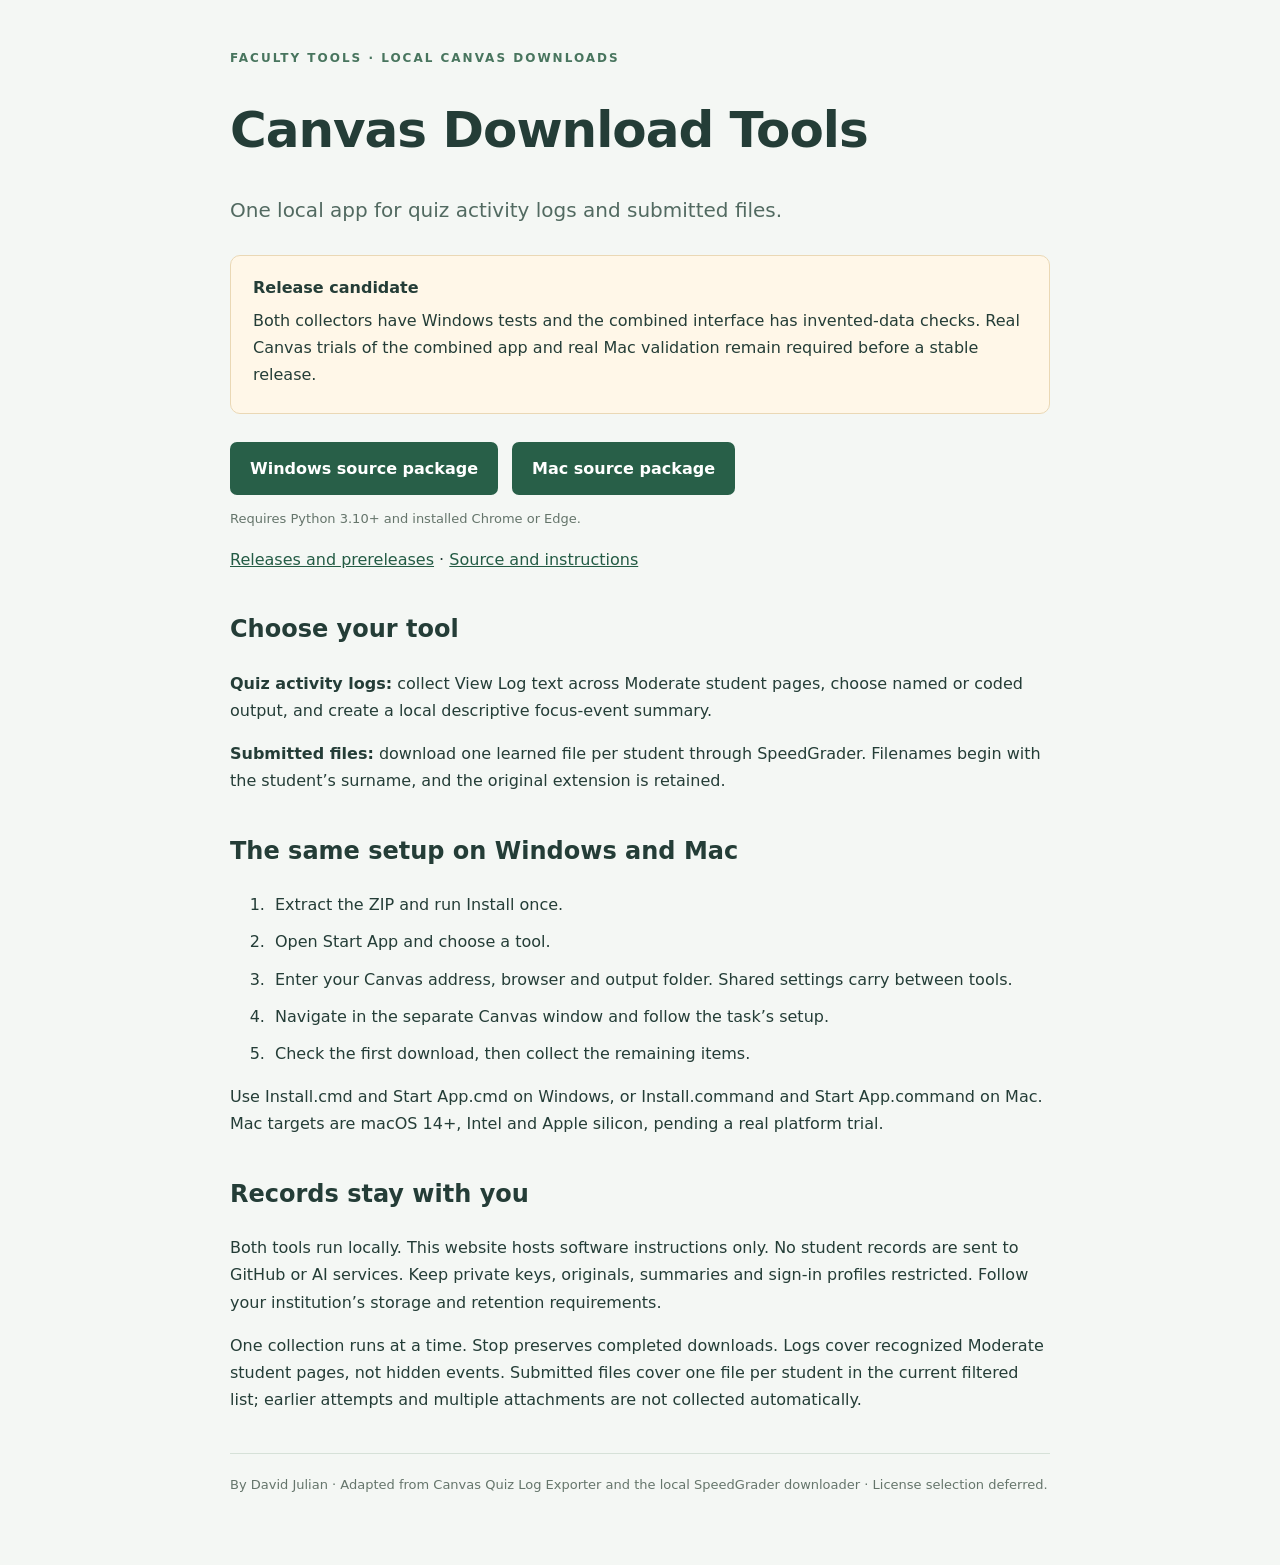
==== docs/index.html @ 9a383491 "Combine quiz logs and submitted files as Canvas Download Tools" ====
<!doctype html><html lang="en"><head><meta charset="utf-8"><meta name="viewport" content="width=device-width, initial-scale=1"><title>Canvas Download Tools</title><link rel="stylesheet" href="style.css"></head><body><main>
<p class="eyebrow">FACULTY TOOLS · LOCAL CANVAS DOWNLOADS</p><h1>Canvas Download Tools</h1><p class="lead">One local app for quiz activity logs and submitted files.</p>
<div class="notice"><strong>Release candidate</strong><p>Both collectors have Windows tests and the combined interface has invented-data checks. Real Canvas trials of the combined app and real Mac validation remain required before a stable release.</p></div>
<div class="downloads"><a class="button" href="https://github.com/davidjulian/canvas-download-tools/releases/latest/download/canvas-download-tools-windows.zip">Windows source package</a><a class="button" href="https://github.com/davidjulian/canvas-download-tools/releases/latest/download/canvas-download-tools-macos.zip">Mac source package</a></div><p class="hint">Requires Python 3.10+ and installed Chrome or Edge.</p><p><a href="https://github.com/davidjulian/canvas-download-tools/releases">Releases and prereleases</a> · <a href="https://github.com/davidjulian/canvas-download-tools">Source and instructions</a></p>
<h2>Choose your tool</h2><p><strong>Quiz activity logs:</strong> collect View Log text across Moderate student pages, choose named or coded output, and create a local descriptive focus-event summary.</p><p><strong>Submitted files:</strong> download one learned file per student through SpeedGrader. Filenames begin with the student’s surname, and the original extension is retained.</p>
<h2>The same setup on Windows and Mac</h2><ol><li>Extract the ZIP and run Install once.</li><li>Open Start App and choose a tool.</li><li>Enter your Canvas address, browser and output folder. Shared settings carry between tools.</li><li>Navigate in the separate Canvas window and follow the task’s setup.</li><li>Check the first download, then collect the remaining items.</li></ol><p>Use Install.cmd and Start App.cmd on Windows, or Install.command and Start App.command on Mac. Mac targets are macOS 14+, Intel and Apple silicon, pending a real platform trial.</p>
<h2>Records stay with you</h2><p>Both tools run locally. This website hosts software instructions only. No student records are sent to GitHub or AI services. Keep private keys, originals, summaries and sign-in profiles restricted. Follow your institution’s storage and retention requirements.</p><p>One collection runs at a time. Stop preserves completed downloads. Logs cover recognized Moderate student pages, not hidden events. Submitted files cover one file per student in the current filtered list; earlier attempts and multiple attachments are not collected automatically.</p><footer>By David Julian · Adapted from Canvas Quiz Log Exporter and the local SpeedGrader downloader · License selection deferred.</footer></main></body></html>
---- docs/style.css ----
:root{font-family:system-ui,-apple-system,Segoe UI,sans-serif;color:#243d37;background:#f4f7f4;line-height:1.7}main{max-width:820px;margin:48px auto;padding:0 24px}h1{font-size:clamp(32px,6vw,50px);line-height:1.15;letter-spacing:-1px}h2{margin-top:36px}.eyebrow{font-size:12px;font-weight:700;letter-spacing:2px;color:#48755e}.lead{font-size:20px;color:#526a61}.notice{background:#fff7e8;border:1px solid #ead8b5;border-radius:10px;padding:18px 22px;margin:28px 0}.notice p{margin:6px 0}.downloads{display:flex;flex-wrap:wrap;gap:14px}.button{background:#285f48;color:white;padding:13px 20px;border-radius:7px;text-decoration:none;font-weight:650}.hint,footer{font-size:13px;color:#65756b}a{color:#235b44}li{padding-left:5px;margin:10px 0}footer{border-top:1px solid #d6e1d8;margin-top:40px;padding:20px 0}
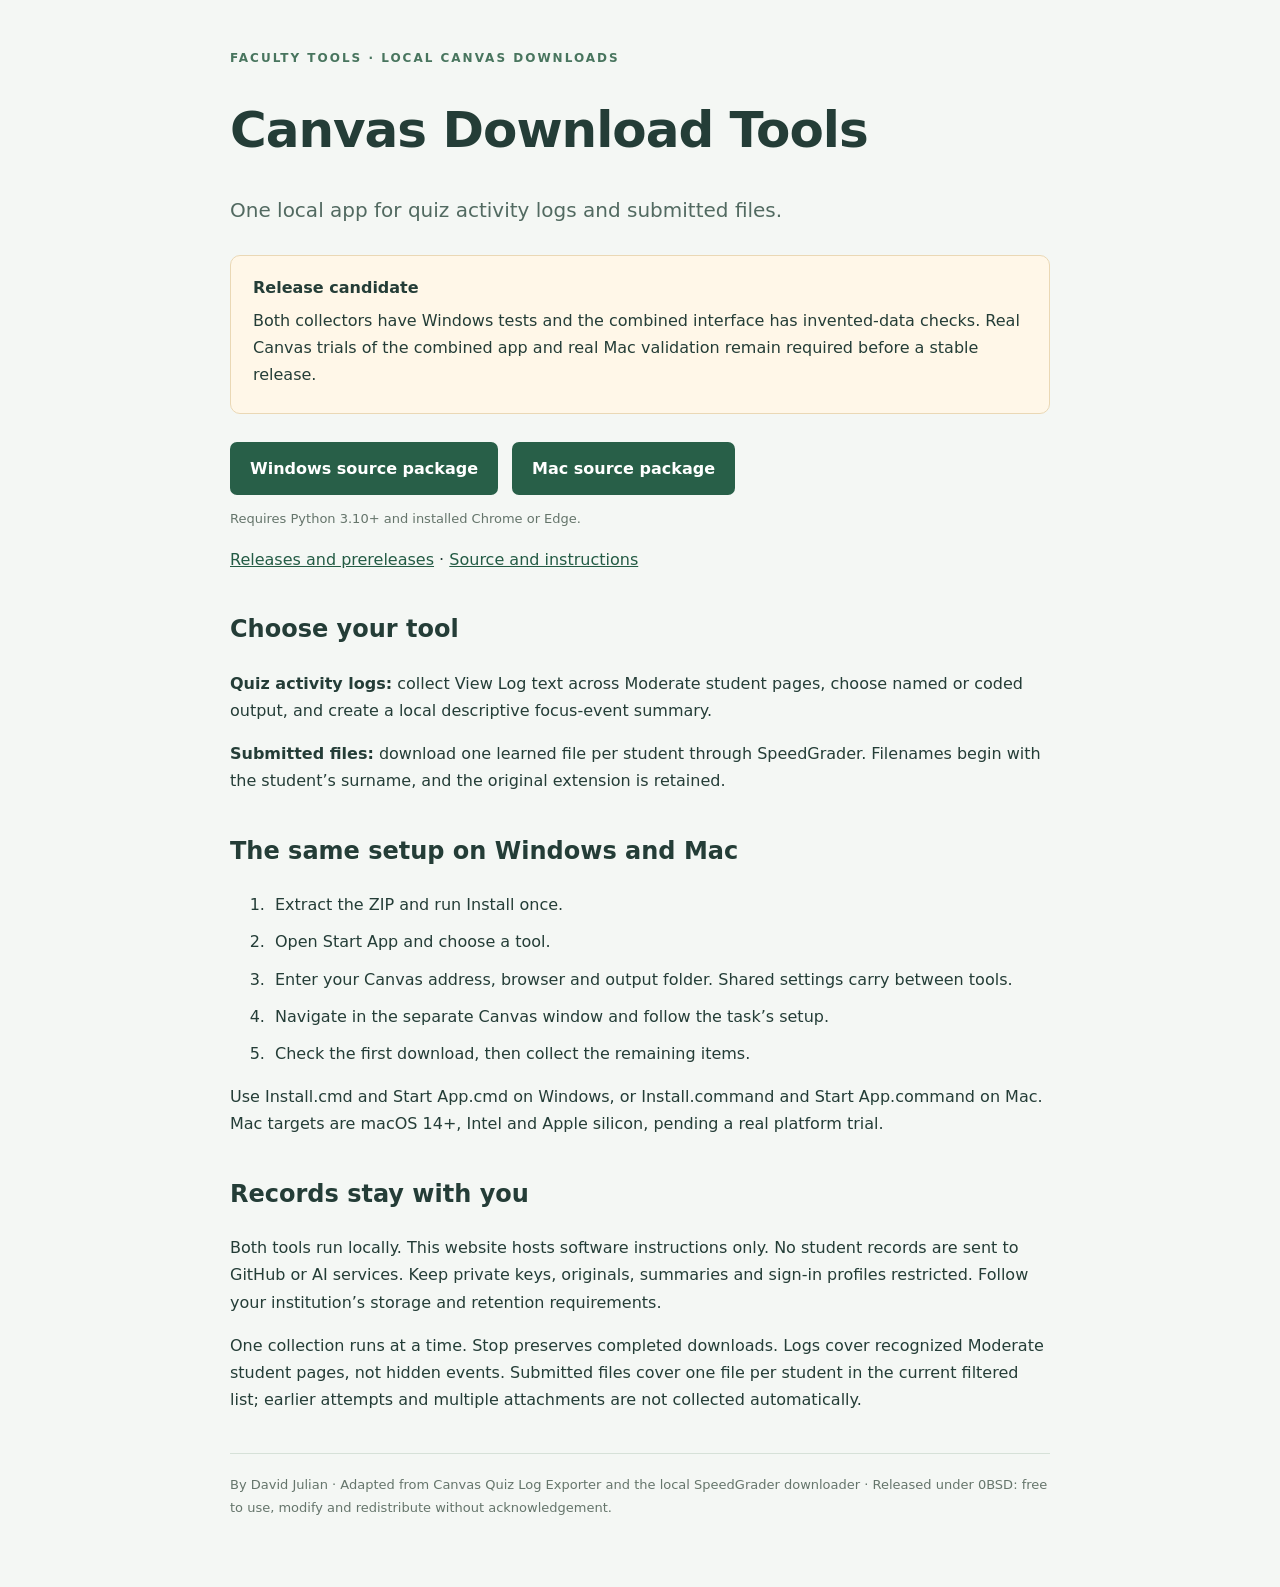
==== commit db9df8d2: "Add main About modal and release under no-attribution 0BSD" ====
--- a/docs/index.html
+++ b/docs/index.html
@@ -4,4 +4,4 @@
 <div class="downloads"><a class="button" href="https://github.com/davidjulian/canvas-download-tools/releases/latest/download/canvas-download-tools-windows.zip">Windows source package</a><a class="button" href="https://github.com/davidjulian/canvas-download-tools/releases/latest/download/canvas-download-tools-macos.zip">Mac source package</a></div><p class="hint">Requires Python 3.10+ and installed Chrome or Edge.</p><p><a href="https://github.com/davidjulian/canvas-download-tools/releases">Releases and prereleases</a> · <a href="https://github.com/davidjulian/canvas-download-tools">Source and instructions</a></p>
 <h2>Choose your tool</h2><p><strong>Quiz activity logs:</strong> collect View Log text across Moderate student pages, choose named or coded output, and create a local descriptive focus-event summary.</p><p><strong>Submitted files:</strong> download one learned file per student through SpeedGrader. Filenames begin with the student’s surname, and the original extension is retained.</p>
 <h2>The same setup on Windows and Mac</h2><ol><li>Extract the ZIP and run Install once.</li><li>Open Start App and choose a tool.</li><li>Enter your Canvas address, browser and output folder. Shared settings carry between tools.</li><li>Navigate in the separate Canvas window and follow the task’s setup.</li><li>Check the first download, then collect the remaining items.</li></ol><p>Use Install.cmd and Start App.cmd on Windows, or Install.command and Start App.command on Mac. Mac targets are macOS 14+, Intel and Apple silicon, pending a real platform trial.</p>
-<h2>Records stay with you</h2><p>Both tools run locally. This website hosts software instructions only. No student records are sent to GitHub or AI services. Keep private keys, originals, summaries and sign-in profiles restricted. Follow your institution’s storage and retention requirements.</p><p>One collection runs at a time. Stop preserves completed downloads. Logs cover recognized Moderate student pages, not hidden events. Submitted files cover one file per student in the current filtered list; earlier attempts and multiple attachments are not collected automatically.</p><footer>By David Julian · Adapted from Canvas Quiz Log Exporter and the local SpeedGrader downloader · License selection deferred.</footer></main></body></html>+<h2>Records stay with you</h2><p>Both tools run locally. This website hosts software instructions only. No student records are sent to GitHub or AI services. Keep private keys, originals, summaries and sign-in profiles restricted. Follow your institution’s storage and retention requirements.</p><p>One collection runs at a time. Stop preserves completed downloads. Logs cover recognized Moderate student pages, not hidden events. Submitted files cover one file per student in the current filtered list; earlier attempts and multiple attachments are not collected automatically.</p><footer>By David Julian · Adapted from Canvas Quiz Log Exporter and the local SpeedGrader downloader · Released under 0BSD: free to use, modify and redistribute without acknowledgement.</footer></main></body></html>
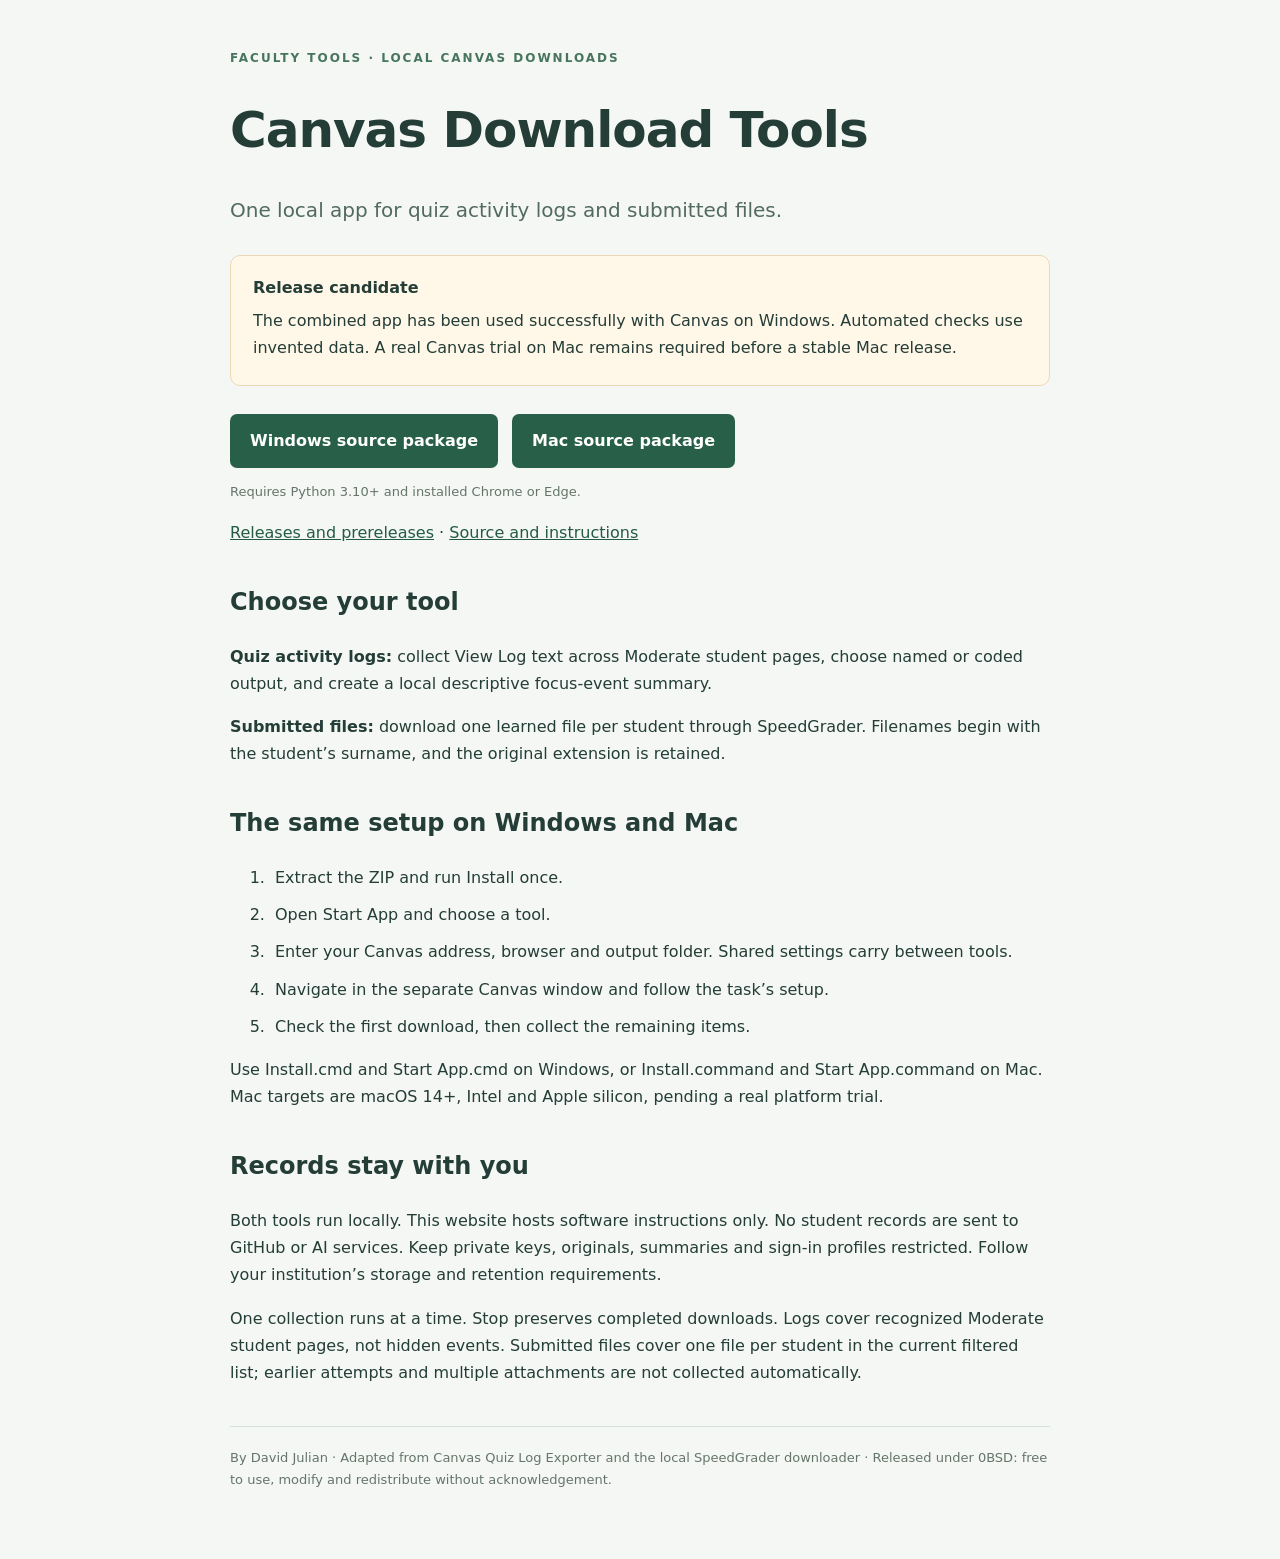
==== commit 74b43b8d: "Make release checks reliable across native Windows and Mac paths" ====
--- a/docs/index.html
+++ b/docs/index.html
@@ -1,7 +1,7 @@
 <!doctype html><html lang="en"><head><meta charset="utf-8"><meta name="viewport" content="width=device-width, initial-scale=1"><title>Canvas Download Tools</title><link rel="stylesheet" href="style.css"></head><body><main>
 <p class="eyebrow">FACULTY TOOLS · LOCAL CANVAS DOWNLOADS</p><h1>Canvas Download Tools</h1><p class="lead">One local app for quiz activity logs and submitted files.</p>
-<div class="notice"><strong>Release candidate</strong><p>Both collectors have Windows tests and the combined interface has invented-data checks. Real Canvas trials of the combined app and real Mac validation remain required before a stable release.</p></div>
-<div class="downloads"><a class="button" href="https://github.com/davidjulian/canvas-download-tools/releases/latest/download/canvas-download-tools-windows.zip">Windows source package</a><a class="button" href="https://github.com/davidjulian/canvas-download-tools/releases/latest/download/canvas-download-tools-macos.zip">Mac source package</a></div><p class="hint">Requires Python 3.10+ and installed Chrome or Edge.</p><p><a href="https://github.com/davidjulian/canvas-download-tools/releases">Releases and prereleases</a> · <a href="https://github.com/davidjulian/canvas-download-tools">Source and instructions</a></p>
+<div class="notice"><strong>Release candidate</strong><p>The combined app has been used successfully with Canvas on Windows. Automated checks use invented data. A real Canvas trial on Mac remains required before a stable Mac release.</p></div>
+<div class="downloads"><a class="button" href="https://github.com/davidjulian/canvas-download-tools/releases/download/v0.2.1-rc1/canvas-download-tools-windows.zip">Windows source package</a><a class="button" href="https://github.com/davidjulian/canvas-download-tools/releases/download/v0.2.1-rc1/canvas-download-tools-macos.zip">Mac source package</a></div><p class="hint">Requires Python 3.10+ and installed Chrome or Edge.</p><p><a href="https://github.com/davidjulian/canvas-download-tools/releases">Releases and prereleases</a> · <a href="https://github.com/davidjulian/canvas-download-tools">Source and instructions</a></p>
 <h2>Choose your tool</h2><p><strong>Quiz activity logs:</strong> collect View Log text across Moderate student pages, choose named or coded output, and create a local descriptive focus-event summary.</p><p><strong>Submitted files:</strong> download one learned file per student through SpeedGrader. Filenames begin with the student’s surname, and the original extension is retained.</p>
 <h2>The same setup on Windows and Mac</h2><ol><li>Extract the ZIP and run Install once.</li><li>Open Start App and choose a tool.</li><li>Enter your Canvas address, browser and output folder. Shared settings carry between tools.</li><li>Navigate in the separate Canvas window and follow the task’s setup.</li><li>Check the first download, then collect the remaining items.</li></ol><p>Use Install.cmd and Start App.cmd on Windows, or Install.command and Start App.command on Mac. Mac targets are macOS 14+, Intel and Apple silicon, pending a real platform trial.</p>
-<h2>Records stay with you</h2><p>Both tools run locally. This website hosts software instructions only. No student records are sent to GitHub or AI services. Keep private keys, originals, summaries and sign-in profiles restricted. Follow your institution’s storage and retention requirements.</p><p>One collection runs at a time. Stop preserves completed downloads. Logs cover recognized Moderate student pages, not hidden events. Submitted files cover one file per student in the current filtered list; earlier attempts and multiple attachments are not collected automatically.</p><footer>By David Julian · Adapted from Canvas Quiz Log Exporter and the local SpeedGrader downloader · Released under 0BSD: free to use, modify and redistribute without acknowledgement.</footer></main></body></html>+<h2>Records stay with you</h2><p>Both tools run locally. This website hosts software instructions only. No student records are sent to GitHub or AI services. Keep private keys, originals, summaries and sign-in profiles restricted. Follow your institution’s storage and retention requirements.</p><p>One collection runs at a time. Stop preserves completed downloads. Logs cover recognized Moderate student pages, not hidden events. Submitted files cover one file per student in the current filtered list; earlier attempts and multiple attachments are not collected automatically.</p><footer>By David Julian · Adapted from Canvas Quiz Log Exporter and the local SpeedGrader downloader · Released under 0BSD: free to use, modify and redistribute without acknowledgement.</footer></main></body></html>
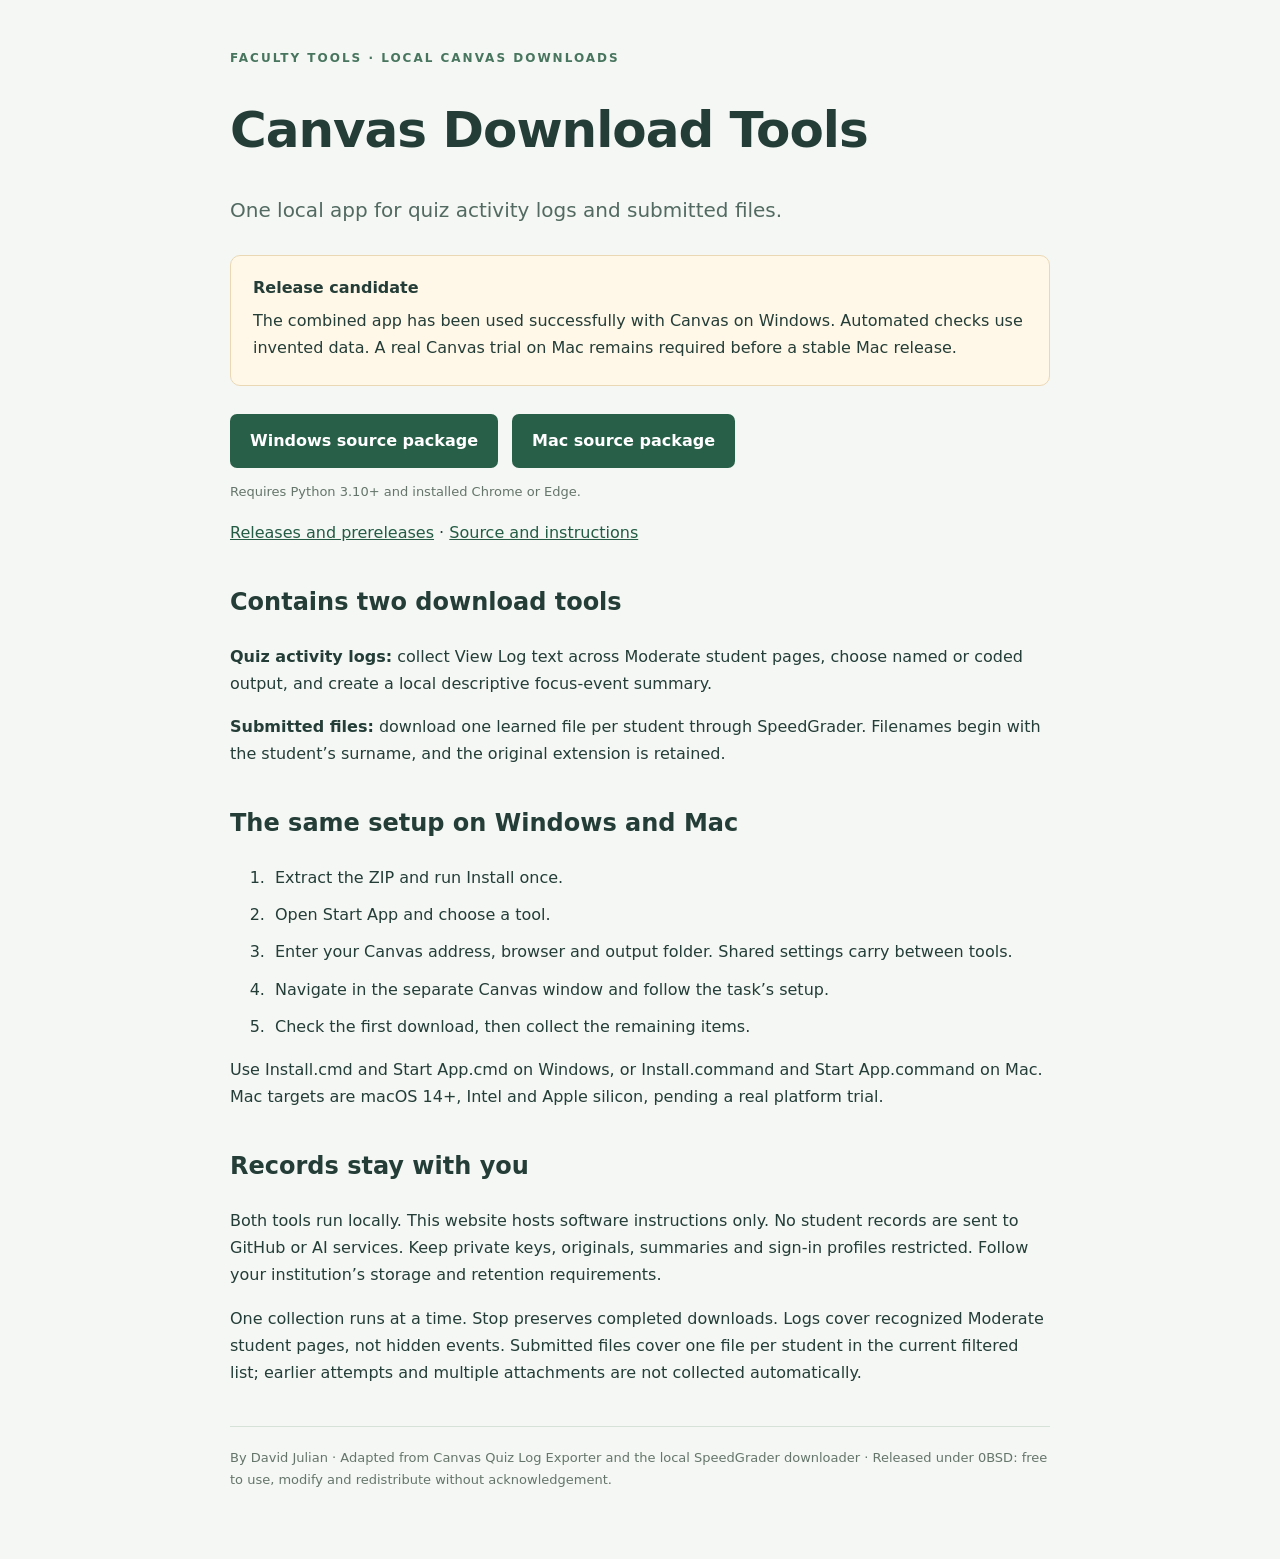
==== commit c06b8bd9: "Clarify that the download contains both tools [skip ci]" ====
--- a/docs/index.html
+++ b/docs/index.html
@@ -2,6 +2,6 @@
 <p class="eyebrow">FACULTY TOOLS · LOCAL CANVAS DOWNLOADS</p><h1>Canvas Download Tools</h1><p class="lead">One local app for quiz activity logs and submitted files.</p>
 <div class="notice"><strong>Release candidate</strong><p>The combined app has been used successfully with Canvas on Windows. Automated checks use invented data. A real Canvas trial on Mac remains required before a stable Mac release.</p></div>
 <div class="downloads"><a class="button" href="https://github.com/davidjulian/canvas-download-tools/releases/download/v0.2.1-rc1/canvas-download-tools-windows.zip">Windows source package</a><a class="button" href="https://github.com/davidjulian/canvas-download-tools/releases/download/v0.2.1-rc1/canvas-download-tools-macos.zip">Mac source package</a></div><p class="hint">Requires Python 3.10+ and installed Chrome or Edge.</p><p><a href="https://github.com/davidjulian/canvas-download-tools/releases">Releases and prereleases</a> · <a href="https://github.com/davidjulian/canvas-download-tools">Source and instructions</a></p>
-<h2>Choose your tool</h2><p><strong>Quiz activity logs:</strong> collect View Log text across Moderate student pages, choose named or coded output, and create a local descriptive focus-event summary.</p><p><strong>Submitted files:</strong> download one learned file per student through SpeedGrader. Filenames begin with the student’s surname, and the original extension is retained.</p>
+<h2>Contains two download tools</h2><p><strong>Quiz activity logs:</strong> collect View Log text across Moderate student pages, choose named or coded output, and create a local descriptive focus-event summary.</p><p><strong>Submitted files:</strong> download one learned file per student through SpeedGrader. Filenames begin with the student’s surname, and the original extension is retained.</p>
 <h2>The same setup on Windows and Mac</h2><ol><li>Extract the ZIP and run Install once.</li><li>Open Start App and choose a tool.</li><li>Enter your Canvas address, browser and output folder. Shared settings carry between tools.</li><li>Navigate in the separate Canvas window and follow the task’s setup.</li><li>Check the first download, then collect the remaining items.</li></ol><p>Use Install.cmd and Start App.cmd on Windows, or Install.command and Start App.command on Mac. Mac targets are macOS 14+, Intel and Apple silicon, pending a real platform trial.</p>
 <h2>Records stay with you</h2><p>Both tools run locally. This website hosts software instructions only. No student records are sent to GitHub or AI services. Keep private keys, originals, summaries and sign-in profiles restricted. Follow your institution’s storage and retention requirements.</p><p>One collection runs at a time. Stop preserves completed downloads. Logs cover recognized Moderate student pages, not hidden events. Submitted files cover one file per student in the current filtered list; earlier attempts and multiple attachments are not collected automatically.</p><footer>By David Julian · Adapted from Canvas Quiz Log Exporter and the local SpeedGrader downloader · Released under 0BSD: free to use, modify and redistribute without acknowledgement.</footer></main></body></html>
